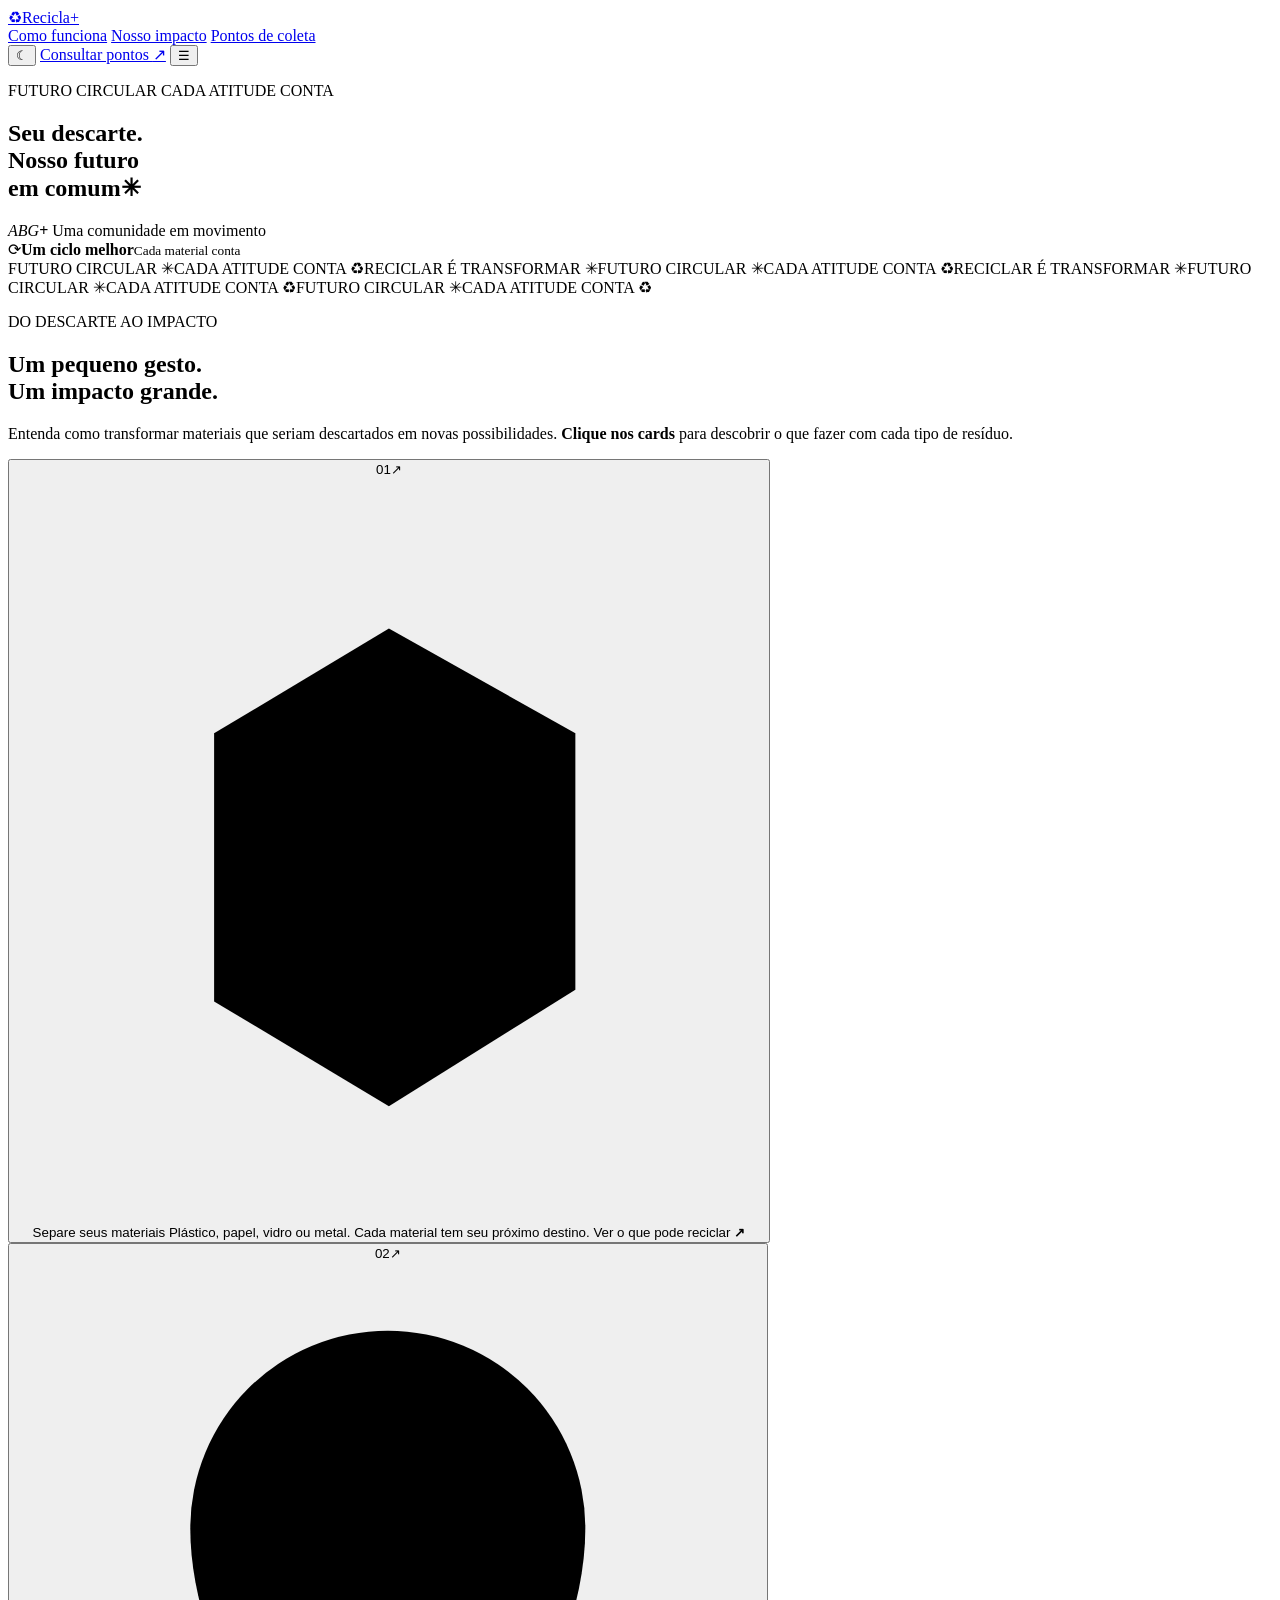
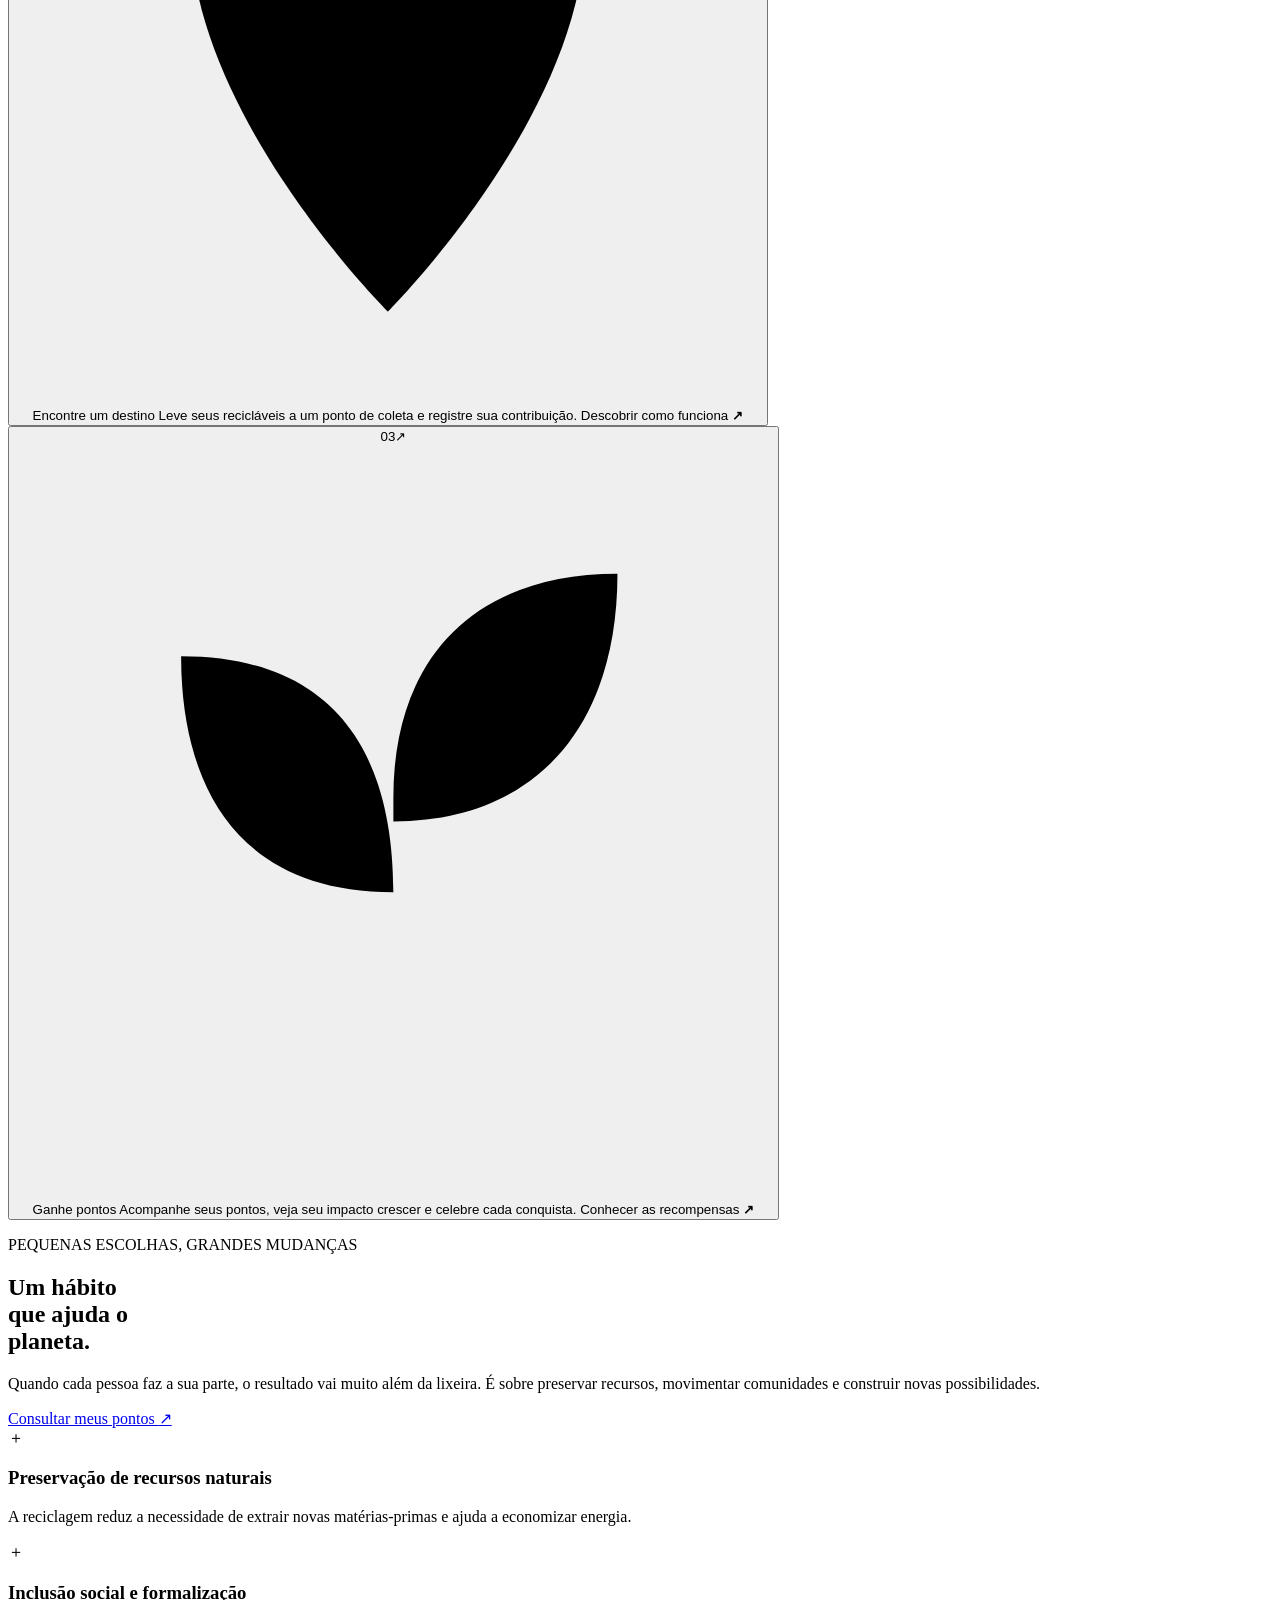
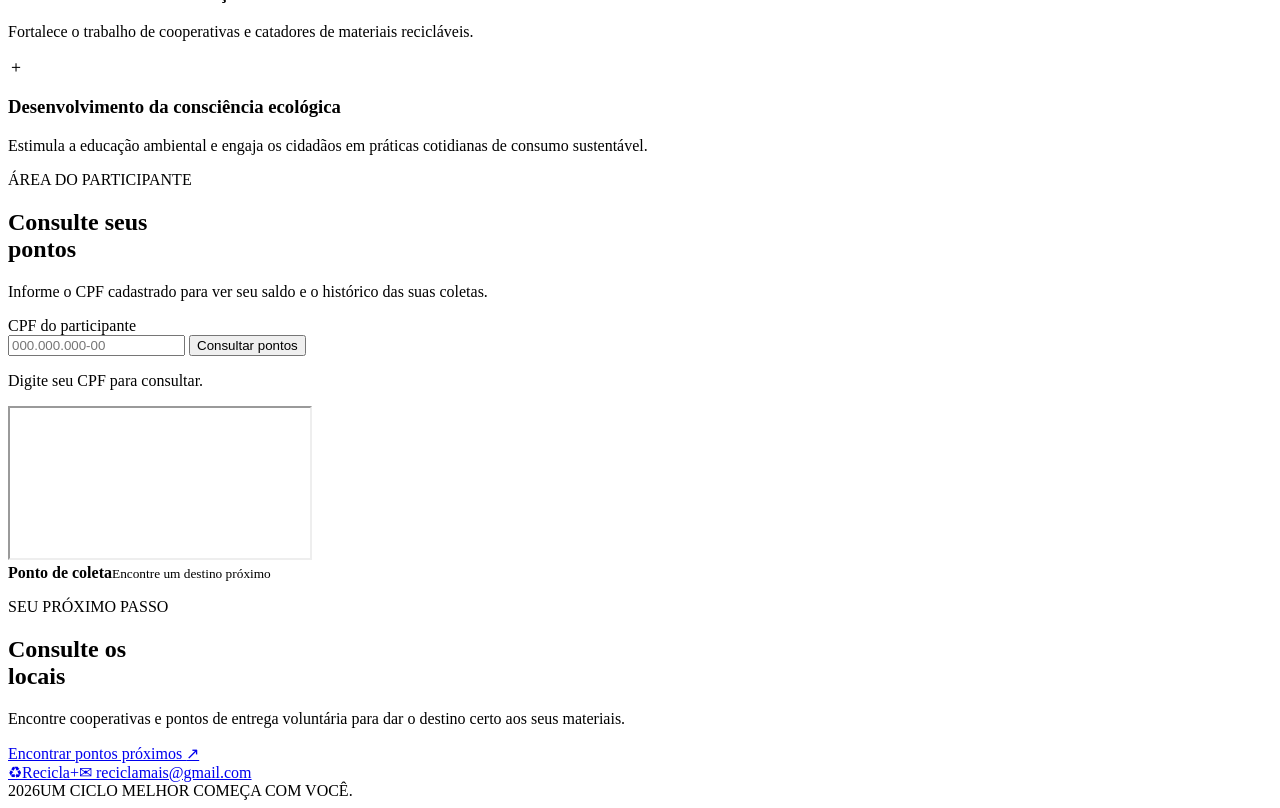
==== src/main/resources/static/index.html @ ea1a959e "Add ReciclaMais participant website" ====
<!DOCTYPE html>
<html lang="pt-BR">
<head>
  <meta charset="UTF-8">
  <meta name="viewport" content="width=device-width, initial-scale=1.0">
  <meta name="theme-color" content="#eef1e8">
  <meta name="description" content="Recicla+ — Seu descarte. Nosso futuro em comum.">
  <title>Recicla+ | Seu descarte, nosso futuro</title>
  <link rel="preconnect" href="https://fonts.googleapis.com">
  <link rel="preconnect" href="https://fonts.gstatic.com" crossorigin>
  <link href="https://fonts.googleapis.com/css2?family=DM+Mono:wght@400;500&family=Space+Grotesk:wght@400;500;600;700&display=swap" rel="stylesheet">
  <link rel="stylesheet" href="/styles.css">
  <script src="/app.js" defer></script>
</head>
<body>
  <header class="site-header">
    <a class="brand" href="#inicio" aria-label="Recicla+ página inicial">
      <span class="brand-mark">♻</span><span>Recicla<span class="brand-plus">+</span></span>
    </a>
    <nav class="main-nav" aria-label="Navegação principal">
      <a href="#como-funciona">Como funciona</a>
      <a href="#impacto">Nosso impacto</a>
      <a href="#locais">Pontos de coleta</a>
    </nav>
    <div class="header-actions">
      <button class="theme-toggle" type="button" aria-label="Ativar modo escuro" title="Alternar tema">
        <span class="theme-icon">☾</span>
      </button>
      <a class="button button-dark header-query" href="#consulta-pontos">Consultar pontos <span>↗</span></a>
      <button class="menu-toggle" type="button" aria-label="Abrir menu" aria-expanded="false">☰</button>
    </div>
  </header>

  <main>
    <section class="hero page-shell" id="inicio">
      <div class="hero-copy">
        <p class="eyebrow"><span class="eyebrow-dot"></span> FUTURO CIRCULAR <span class="eyebrow-line"></span> CADA ATITUDE CONTA</p>
        <h1>Seu descarte.<br>Nosso <span>futuro</span><br>em comum<span class="spark">✳</span></h1>
        <div class="community">
          <span class="avatar-stack"><i>A</i><i>B</i><i>G</i><b>+</b></span>
          <span>Uma comunidade em movimento</span>
        </div>
      </div>
      <div class="hero-art" role="img" aria-label="Ilustração do planeta Terra">
        <div class="orbit orbit-one"></div><div class="orbit orbit-two"></div>
        <div class="planet"><span class="continent continent-one"></span><span class="continent continent-two"></span><span class="continent continent-three"></span></div>
        <div class="planet-grid"></div>
        <div class="floating-note"><span class="note-icon">⟳</span><span><strong>Um ciclo melhor</strong><small>Cada material conta</small></span></div>
      </div>
    </section>

    <div class="ticker" aria-label="Mensagens sobre sustentabilidade">
      <div class="ticker-track">
        <span>FUTURO CIRCULAR ✳</span><span>CADA ATITUDE CONTA ♻</span><span>RECICLAR É TRANSFORMAR ✳</span><span>FUTURO CIRCULAR ✳</span><span>CADA ATITUDE CONTA ♻</span><span>RECICLAR É TRANSFORMAR ✳</span><span>FUTURO CIRCULAR ✳</span><span>CADA ATITUDE CONTA ♻</span><span>FUTURO CIRCULAR ✳</span><span>CADA ATITUDE CONTA ♻</span>
      </div>
    </div>

    <section class="steps-section page-shell" id="como-funciona">
      <div class="section-heading">
        <div><p class="eyebrow">DO DESCARTE AO IMPACTO</p><h2>Um pequeno gesto.<br><span>Um impacto grande.</span></h2></div>
        <p class="section-intro">Entenda como transformar materiais que seriam descartados em novas possibilidades. <strong>Clique nos cards</strong> para descobrir o que fazer com cada tipo de resíduo.</p>
      </div>
      <div class="steps-grid">
        <button class="step-card" type="button" data-modal="materials" aria-haspopup="dialog">
          <span class="card-top"><span>01</span><span class="card-arrow">↗</span></span>
          <span class="step-illustration"><svg viewBox="0 0 64 64" aria-hidden="true"><path d="M17 22 32 13l16 9v22L32 54 17 45Z"/><path d="m17 22 15 9 16-9M32 31v23M24 18l16 9M24 27v9m8-5v9m8-14v9"/></svg></span>
          <span class="step-title">Separe seus materiais</span>
          <span class="step-description">Plástico, papel, vidro ou metal. Cada material tem seu próximo destino.</span>
          <span class="card-hint">Ver o que pode reciclar <b>↗</b></span>
        </button>
        <button class="step-card step-card-featured" type="button" data-modal="destination" aria-haspopup="dialog">
          <span class="card-top"><span>02</span><span class="card-arrow">↗</span></span>
          <span class="step-illustration"><svg viewBox="0 0 64 64" aria-hidden="true"><path d="M32 56s17-17 17-33a17 17 0 1 0-34 0c0 16 17 33 17 33Z"/><circle cx="32" cy="23" r="6"/></svg></span>
          <span class="step-title">Encontre um destino</span>
          <span class="step-description">Leve seus recicláveis a um ponto de coleta e registre sua contribuição.</span>
          <span class="card-hint">Descobrir como funciona <b>↗</b></span>
        </button>
        <button class="step-card" type="button" data-modal="points" aria-haspopup="dialog">
          <span class="card-top"><span>03</span><span class="card-arrow">↗</span></span>
          <span class="step-illustration"><svg viewBox="0 0 64 64" aria-hidden="true"><path d="M32 53V31m0 7C18 38 14 28 14 18c12 0 18 7 18 20Zm0-8c0-12 7-19 19-19 0 13-7 21-19 21"/></svg></span>
          <span class="step-title">Ganhe pontos</span>
          <span class="step-description">Acompanhe seus pontos, veja seu impacto crescer e celebre cada conquista.</span>
          <span class="card-hint">Conhecer as recompensas <b>↗</b></span>
        </button>
      </div>
    </section>

    <section class="impact-section" id="impacto">
      <div class="impact-copy">
        <p class="eyebrow">PEQUENAS ESCOLHAS, GRANDES MUDANÇAS</p>
        <h2><span>Um hábito</span><br>que ajuda o<br>planeta.</h2>
        <p>Quando cada pessoa faz a sua parte, o resultado vai muito além da lixeira. É sobre preservar recursos, movimentar comunidades e construir novas possibilidades.</p>
        <a class="button button-lime" href="#consulta-pontos">Consultar meus pontos <span>↗</span></a>
      </div>
      <div class="impact-list">
        <article><span class="impact-plus">＋</span><div><h3>Preservação de recursos naturais</h3><p>A reciclagem reduz a necessidade de extrair novas matérias-primas e ajuda a economizar energia.</p></div></article>
        <article><span class="impact-plus">＋</span><div><h3>Inclusão social e formalização</h3><p>Fortalece o trabalho de cooperativas e catadores de materiais recicláveis.</p></div></article>
        <article><span class="impact-plus">＋</span><div><h3>Desenvolvimento da consciência ecológica</h3><p>Estimula a educação ambiental e engaja os cidadãos em práticas cotidianas de consumo sustentável.</p></div></article>
      </div>
    </section>

    <section class="points-query-section page-shell" id="consulta-pontos" aria-labelledby="points-title">
      <div class="points-query-copy">
        <p class="eyebrow">ÁREA DO PARTICIPANTE</p>
        <h2 id="points-title">Consulte seus<br><span>pontos</span></h2>
        <p>Informe o CPF cadastrado para ver seu saldo e o histórico das suas coletas.</p>
        <form id="lookup-form" class="points-query-form" novalidate>
          <label for="cpf">CPF do participante</label>
          <div class="lookup-row">
            <input id="cpf" name="cpf" type="text" inputmode="numeric" autocomplete="off"
                   placeholder="000.000.000-00" maxlength="14" aria-describedby="status-message" required>
            <button class="button button-lime" id="lookup-button" type="submit">Consultar pontos</button>
          </div>
          <p class="field-note" id="status-message" role="status" aria-live="polite">Digite seu CPF para consultar.</p>
        </form>
      </div>

      <section class="participant-panel" id="participant-panel" aria-labelledby="participant-title" hidden>
        <div class="participant-details">
          <span class="eyebrow">PARTICIPANTE</span>
          <h3 id="participant-title"><span id="participant-name"></span></h3>
          <p>CPF <span id="participant-cpf"></span></p>
        </div>
        <div class="balance-card">
          <span>Saldo de pontos</span>
          <strong id="participant-balance">0</strong>
        </div>
      </section>

      <section class="history-panel" id="history-panel" aria-labelledby="history-title" hidden>
        <div class="history-heading">
          <div><p class="eyebrow">ATIVIDADE</p><h3 id="history-title">Histórico de coletas</h3></div>
          <span class="history-count" id="history-count">Consulte um participante</span>
        </div>
        <div class="history-table-wrap">
          <table>
            <thead><tr><th>Data e hora</th><th>Material</th><th>Peso (kg)</th><th>Pontos</th></tr></thead>
            <tbody id="history-body">
              <tr class="empty-row"><td colspan="4">O histórico aparecerá depois da consulta.</td></tr>
            </tbody>
          </table>
        </div>
      </section>
    </section>

    <section class="locations-section page-shell" id="locais">
      <div class="map-visual">
        <iframe title="Mapa da Cooperativa de Reciclagem Coopcamate" src="https://www.google.com/maps/embed?pb=!1m18!1m12!1m3!1d3458.7175108303345!2d-51.229480699999996!3d-29.901239299999997!2m3!1f0!2f0!3f0!3m2!1i1024!2i768!4f13.1!3m3!1m2!1s0x951964e6576dc797%3A0xa9ad834fd85c946a!2sCooperativa%20de%20Reciclagem%20Coopcamate!5e0!3m2!1spt-BR!2sbr!4v1793816773271!5m2!1spt-BR!2sbr" loading="lazy" referrerpolicy="strict-origin-when-cross-origin"></iframe>
        <div class="map-label"><strong>Ponto de coleta</strong><small>Encontre um destino próximo</small></div>
      </div>
      <div class="locations-copy"><p class="eyebrow">SEU PRÓXIMO PASSO</p><h2>Consulte os<br><span>locais</span></h2><p>Encontre cooperativas e pontos de entrega voluntária para dar o destino certo aos seus materiais.</p><a class="button button-dark" href="https://www.google.com/maps/search/pontos+de+coleta+reciclagem+perto+de+mim/" target="_blank" rel="noopener">Encontrar pontos próximos <span>↗</span></a></div>
    </section>
  </main>

  <footer class="site-footer">
    <div class="footer-top"><a class="brand" href="#inicio"><span class="brand-mark">♻</span><span>Recicla<span class="brand-plus">+</span></span></a><a class="footer-email" href="mailto:reciclamais@gmail.com">✉ <span>reciclamais@gmail.com</span></a></div>
    <div class="footer-bottom"><span>2026</span><span>UM CICLO MELHOR COMEÇA COM VOCÊ.</span></div>
  </footer>

  <div class="modal-backdrop" id="modal-backdrop" hidden>
    <section class="info-modal" role="dialog" aria-modal="true" aria-labelledby="modal-title">
      <button class="modal-close" type="button" aria-label="Fechar janela">×</button>
      <p class="eyebrow" id="modal-kicker">GUIA DE RECICLAGEM</p>
      <h2 id="modal-title">O que pode ser reciclado?</h2>
      <div id="modal-content"></div>
      <p class="modal-footnote">A aceitação pode variar conforme a estrutura do ponto de coleta da sua região. Em caso de dúvida, confirme com a cooperativa responsável.</p>
    </section>
  </div>
</body>
</html>
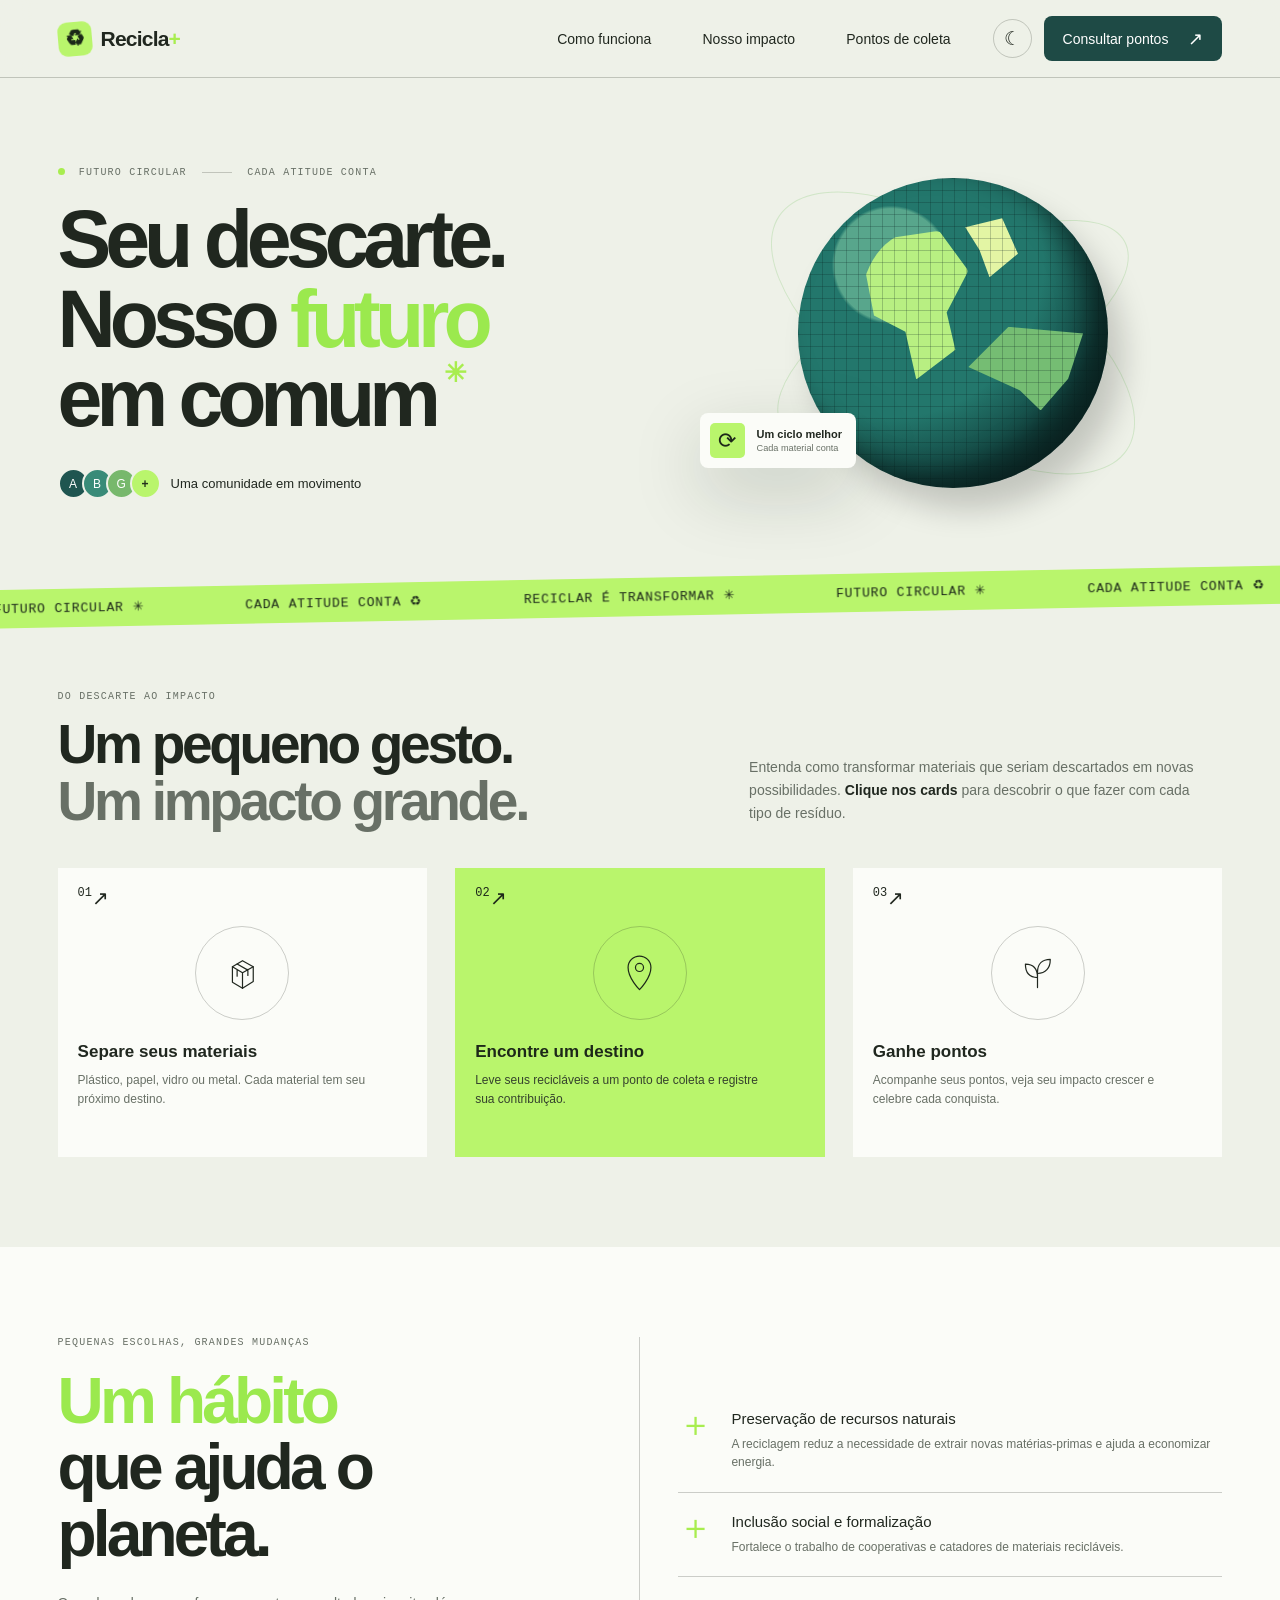
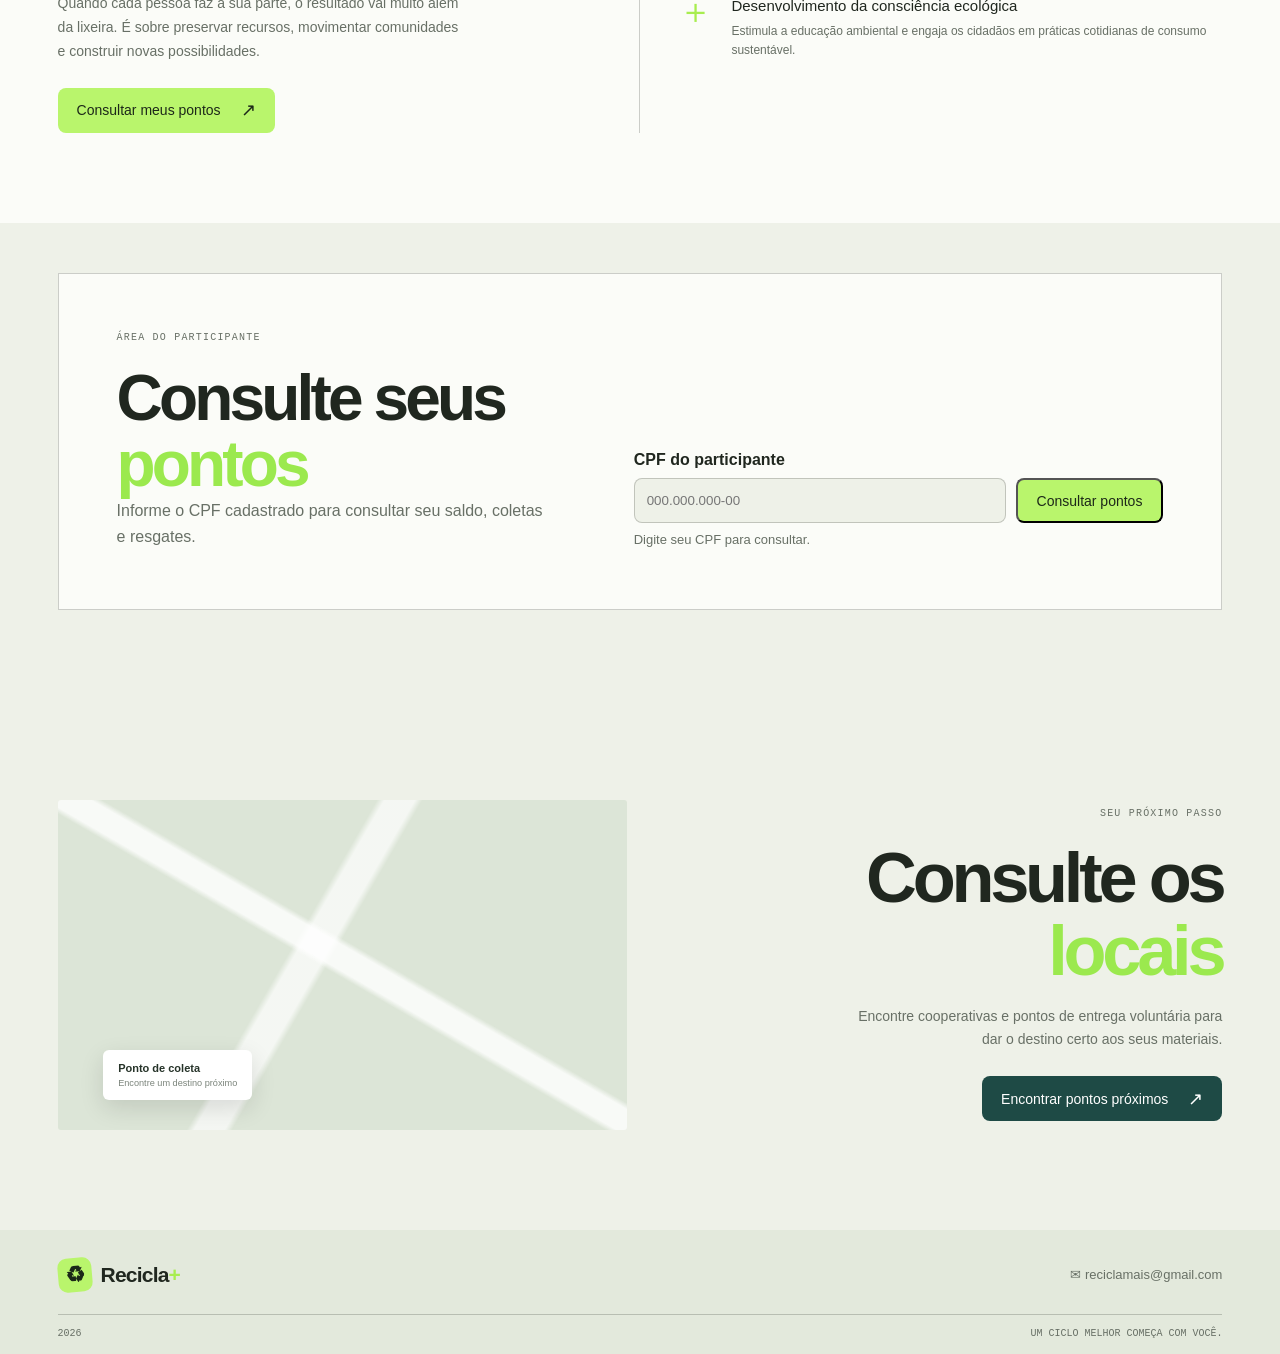
==== commit 1e220823: "Add points redemption flow and web history" ====
--- a/src/main/resources/static/index.html
+++ b/src/main/resources/static/index.html
@@ -9,8 +9,8 @@
   <link rel="preconnect" href="https://fonts.googleapis.com">
   <link rel="preconnect" href="https://fonts.gstatic.com" crossorigin>
   <link href="https://fonts.googleapis.com/css2?family=DM+Mono:wght@400;500&family=Space+Grotesk:wght@400;500;600;700&display=swap" rel="stylesheet">
-  <link rel="stylesheet" href="/styles.css">
-  <script src="/app.js" defer></script>
+  <link rel="stylesheet" href="styles.css?v=20261112-resgates">
+  <script src="app.js?v=20261112-resgates" defer></script>
 </head>
 <body>
   <header class="site-header">
@@ -103,7 +103,7 @@
       <div class="points-query-copy">
         <p class="eyebrow">ÁREA DO PARTICIPANTE</p>
         <h2 id="points-title">Consulte seus<br><span>pontos</span></h2>
-        <p>Informe o CPF cadastrado para ver seu saldo e o histórico das suas coletas.</p>
+        <p>Informe o CPF cadastrado para consultar seu saldo, coletas e resgates.</p>
         <form id="lookup-form" class="points-query-form" novalidate>
           <label for="cpf">CPF do participante</label>
           <div class="lookup-row">
@@ -141,6 +141,21 @@
           </table>
         </div>
       </section>
+
+      <section class="history-panel" id="redemption-panel" aria-labelledby="redemption-title" hidden>
+        <div class="history-heading">
+          <div><p class="eyebrow">ATIVIDADE</p><h3 id="redemption-title">Histórico de resgates</h3></div>
+          <span class="history-count" id="redemption-count">Consulte um participante</span>
+        </div>
+        <div class="history-table-wrap">
+          <table>
+            <thead><tr><th>Data e hora</th><th>Recompensa</th><th>Código do comprovante</th><th>Pontos usados</th></tr></thead>
+            <tbody id="redemption-body">
+              <tr class="empty-row"><td colspan="4">O histórico de resgates aparecerá depois da consulta.</td></tr>
+            </tbody>
+          </table>
+        </div>
+      </section>
     </section>
 
     <section class="locations-section page-shell" id="locais">
--- a/src/main/resources/static/styles.css
+++ b/src/main/resources/static/styles.css
@@ -0,0 +1,479 @@
+:root {
+  color-scheme: light;
+  --bg: #eef1e8;
+  --surface: #fbfcf8;
+  --surface-2: #e3e9dc;
+  --text: #20271f;
+  --muted: #687066;
+  --line: rgba(32, 39, 31, .22);
+  --lime: #b9f56c;
+  --lime-strong: #a8ed4f;
+  --green: #1e4a45;
+  --shadow: 0 24px 70px rgba(16, 32, 23, .18);
+  --font: "Space Grotesk", sans-serif;
+  --mono: "DM Mono", monospace;
+}
+:root[data-theme="dark"] {
+  color-scheme: dark;
+  --bg: #171d19;
+  --surface: #222b24;
+  --surface-2: #2c382e;
+  --text: #edf2e8;
+  --muted: #a6b0a2;
+  --line: rgba(230, 240, 225, .2);
+  --lime: #b9f56c;
+  --lime-strong: #c7ff7d;
+  --green: #173d38;
+  --shadow: 0 24px 70px rgba(0, 0, 0, .4);
+}
+
+* { box-sizing: border-box; }
+html { scroll-behavior: smooth; scroll-padding-top: 90px; }
+
+body { 
+  margin: 0;
+  background: var(--bg);
+  color: var(--text);
+  font-family: var(--font); 
+  transition: background .25s, color .25s; 
+}
+
+a { color: inherit; text-decoration: none; }
+button { font: inherit; }
+.page-shell { width: min(1180px, calc(100% - 9vw)); margin-inline: auto; }
+.site-header { height: 78px; padding: 0 4.5vw; display: flex; align-items: center; justify-content: space-between; border-bottom: 1px solid var(--line); position: sticky; top: 0; z-index: 20; background: color-mix(in srgb, var(--bg) 92%, transparent); backdrop-filter: blur(16px); }
+.brand { display: inline-flex; align-items: center; gap: 9px; font-size: 21px; font-weight: 700; letter-spacing: -.8px; white-space: nowrap; }
+.brand-mark { display: grid; place-items: center; width: 34px; height: 34px; border-radius: 9px; background: var(--lime); color: #1b2818; font-size: 22px; transform: rotate(-5deg); }
+.brand-plus { color: var(--lime-strong); }
+.main-nav { display: flex; gap: clamp(22px, 4vw, 58px); margin-left: auto; margin-right: 42px; font-size: 14px; }
+.main-nav a { transition: color .2s; }
+.main-nav a:hover { color: #78b936; }
+.header-actions { display: flex; align-items: center; gap: 12px; }
+.header-query { white-space: nowrap; }
+.theme-toggle, .menu-toggle { width: 39px; height: 39px; border: 1px solid var(--line); border-radius: 50%; color: var(--text); background: transparent; cursor: pointer; font-size: 19px; }
+.button { display: inline-flex; justify-content: center; align-items: center; gap: 20px; min-height: 45px; padding: 0 19px; border-radius: 8px; font-size: 14px; font-weight: 500; transition: transform .2s, background .2s; }
+.button:hover { transform: translateY(-2px); }
+.button-dark { background: var(--green); color: #fff; }
+.button-lime { background: var(--lime); color: #1d2819; }
+.button span { font-size: 18px; }
+.menu-toggle { display: none; }
+.hero { min-height: 500px; display: grid; grid-template-columns: 1.05fr .95fr; align-items: center; gap: 30px; padding-block: 70px 60px; }
+.hero-copy { position: relative; z-index: 1; }
+.eyebrow { font: 10px var(--mono); letter-spacing: .12em; color: var(--muted); margin: 0 0 22px; }
+.eyebrow-dot { display: inline-block; width: 7px; height: 7px; border-radius: 50%; background: var(--lime-strong); margin-right: 7px; }
+.eyebrow-line { display: inline-block; width: 30px; height: 1px; background: var(--line); vertical-align: middle; margin: 0 8px; }
+
+.hero h1 { 
+  font-size: clamp(52px, 6.3vw, 86px);
+  line-height: .99;
+  letter-spacing: -.075em;
+  margin: 0;
+  font-weight: 700; 
+}
+
+.hero h1 > span:first-of-type { color: #9be94e; }
+
+.spark { color: var(--lime-strong); font-size: .34em; vertical-align: top; margin-left: 9px; }
+.community { display: flex; align-items: center; gap: 17px; margin-top: 29px; font-size: 13px; }
+.avatar-stack { display: flex; align-items: center; }
+.avatar-stack i, .avatar-stack b { width: 31px; height: 31px; border-radius: 50%; display: grid; place-items: center; color: #fff; font-style: normal; font-size: 12px; border: 2px solid var(--bg); margin-right: -7px; background: #1f5550; }
+.avatar-stack i:nth-child(2) { background: #398b78; }.avatar-stack i:nth-child(3) { background: #77b86c; }.avatar-stack b { background: var(--lime); color: #24311d; }
+.hero-art { height: 370px; position: relative; display: grid; place-items: center;}
+.planet { width: min(310px, 70%); aspect-ratio: 1; border-radius: 50%; position: relative; overflow: hidden; background: radial-gradient(circle at 30% 28%, #58a68c 0 18%, #23776c 19% 49%, #12433f 70%, #0d292a 100%); box-shadow: inset -20px -14px 28px rgba(0,0,0,.45), 15px 22px 30px rgba(0,0,0,.18); }
+.planet-grid { position: absolute; width: min(310px, 70%); aspect-ratio: 1; border-radius: 50%; background-image: linear-gradient(rgba(8, 30, 28, .22) 1px, transparent 1px), linear-gradient(90deg, rgba(8, 30, 28, .22) 1px, transparent 1px); background-size: 12px 12px; pointer-events: none; }
+.continent { position: absolute; display: block; background: #b8ef82; filter: drop-shadow(0 4px 2px rgba(0,0,0,.12)); }
+.continent-one { width: 35%; height: 48%; left: 20%; top: 17%; border-radius: 53% 32% 48% 25%; clip-path: polygon(0 8%, 73% 0, 100% 27%, 80% 55%, 88% 80%, 52% 100%, 42% 68%, 13% 57%); }
+.continent-two { width: 37%; height: 27%; right: 8%; top: 48%; background: #75bd73; clip-path: polygon(0 48%, 35% 0, 100% 8%, 87% 62%, 63% 100%, 45% 76%); }
+.continent-three { width: 17%; height: 19%; right: 29%; top: 13%; background: #e3f5a4; clip-path: polygon(0 15%, 70% 0, 100% 60%, 46% 100%, 27% 54%); }
+.orbit { position: absolute; border: 1px solid rgba(139, 201, 122, .3); width: 390px; height: 150px; border-radius: 50%; transform: rotate(-28deg); }
+.orbit-two { transform: rotate(34deg); width: 420px; height: 190px; }
+.floating-note { position: absolute; left: 3%; bottom: 50px; display: flex; align-items: center; gap: 12px; padding: 10px 14px 10px 10px; border-radius: 8px; background: var(--surface); box-shadow: var(--shadow); font-size: 11px; }
+.note-icon { display: grid; place-items: center; width: 35px; height: 35px; background: var(--lime); border-radius: 5px; font-size: 22px; color: #1d2819; }
+.floating-note strong, .floating-note small { display: block; }.floating-note small { color: var(--muted); margin-top: 3px; }
+
+.ticker {
+   overflow: hidden;
+   background: var(--lime);
+   color: #1c2819;
+   transform: rotate(-1.1deg) scale(1.01);
+   padding: 11px 0;
+   margin: 0 0 20px;
+   width: 100%;
+}
+
+.ticker-track {
+  display: flex;
+  gap: 100px;
+  width: max-content;
+  font: 13px var(--mono);
+  letter-spacing: .06em;
+  animation: ticker 32s linear infinite;
+  will-change: transform;
+}
+
+@keyframes ticker { 
+  0% {
+    transform: translate3d(0, 0, 0);
+  }
+  100% { 
+    transform: translate3d(-50%, 0, 0); 
+  } 
+}
+
+.steps-section { padding-block: 55px 90px; }
+.section-heading { display: flex; justify-content: space-between; align-items: end; gap: 50px; margin-bottom: 38px; }
+.section-heading .eyebrow { margin-bottom: 14px; }
+h2 { font-size: clamp(35px, 4.3vw, 56px); line-height: 1.04; letter-spacing: -.06em; margin: 0; }
+.section-heading h2 span { color: var(--muted); }
+
+.section-intro { 
+  max-width: 450px;
+  color: var(--muted);
+  font-size: 14px;
+  line-height: 1.65;
+  margin: 0 2% 5px 0; 
+}
+
+.section-intro strong { color: var(--text); }
+.steps-grid { display: grid; grid-template-columns: repeat(3, 1fr); gap: 28px; }
+.step-card { position: relative; min-height: 285px; padding: 18px 20px 20px; border: 0; background: var(--surface); color: var(--text); text-align: left; cursor: pointer; display: flex; flex-direction: column; transition: transform .25s, box-shadow .25s, background .25s; }
+.step-card:hover, .step-card:focus-visible { transform: translateY(-7px); box-shadow: var(--shadow); outline: none; }
+.step-card-featured { background: var(--lime); color: #1d2819; }
+.card-top { display: flex; justify-content: space-between; font: 12px var(--mono); }
+.card-arrow { font-size: 20px; }
+.step-illustration { align-self: center; display: grid; place-items: center; width: 94px; height: 94px; border: 1px solid var(--line); border-radius: 50%; margin: 15px 0 22px; }
+.step-illustration svg { width: 43px; height: 43px; fill: none; stroke: currentColor; stroke-width: 1.8; stroke-linecap: round; stroke-linejoin: round; }
+.step-title { font-size: 17px; font-weight: 700; margin-bottom: 9px; }
+.step-description { font-size: 12px; line-height: 1.55; color: var(--muted); max-width: 300px; }
+.step-card-featured .step-description { color: #35422d; }
+.card-hint { display: flex; justify-content: space-between; align-items: center; margin-top: auto; padding-top: 16px; font: 10px var(--mono); opacity: 0; transform: translateY(5px); transition: .2s; }
+.step-card:hover .card-hint, .step-card:focus-visible .card-hint { opacity: .8; transform: translateY(0); }
+.impact-section { background: var(--surface); padding: 90px max(4.5vw, calc((100vw - 1180px)/2)); display: grid; grid-template-columns: .9fr 1.1fr; gap: 9%; }
+.impact-copy { max-width: 410px; }
+.impact-copy .eyebrow { margin-bottom: 20px; }
+.impact-copy h2 { font-size: clamp(43px, 5vw, 66px); margin-bottom: 25px; }
+.impact-copy h2 span { color: #9be94e; }
+.impact-copy > p:not(.eyebrow) { color: var(--muted); font-size: 14px; line-height: 1.7; margin-bottom: 24px; }
+.impact-list { border-left: 1px solid var(--line); padding-left: 38px; display: flex; flex-direction: column; justify-content: center; }
+.impact-list article { display: flex; gap: 18px; padding: 20px 0; border-bottom: 1px solid var(--line); }
+.impact-list article:last-child { border-bottom: 0; }
+.impact-plus { color: var(--lime-strong); font-size: 35px; line-height: .8; }
+.impact-list h3 { font-size: 15px; font-weight: 500; margin: 0 0 8px; }.impact-list p { color: var(--muted); font-size: 12px; line-height: 1.55; margin: 0; max-width: 520px; }
+.locations-section { padding-block: 100px; display: grid; grid-template-columns: 1fr .8fr; align-items: center; gap: 12%; }
+
+.map-visual {
+   min-height: 330px;
+   position: relative;
+   overflow: hidden;
+   background: #dce5d7;
+   border-radius: 3px;
+   background-image: linear-gradient(30deg, transparent 48%, rgba(255,255,255,.8) 49%, rgba(255,255,255,.8) 53%, transparent 54%), linear-gradient(120deg, transparent 42%, rgba(255,255,255,.7) 43%, rgba(255,255,255,.7) 47%, transparent 48%);
+   }
+
+
+.map-label {
+  position: absolute;
+  left: 8%;
+  bottom: 9%;
+  padding: 12px 15px;
+  border-radius: 6px;
+  background: white;
+  color: #263329;
+  box-shadow: 0 8px 25px rgba(0,0,0,.12);
+  font-size: 11px; 
+}
+
+.map-label strong, .map-label small { display: block; }
+
+.map-label small {
+  color: #7b847b;
+  margin-top: 4px; 
+}
+
+.locations-copy { text-align: right; }
+
+.locations-copy h2 {
+  font-size: clamp(48px, 5.5vw, 72px);
+  margin-bottom: 18px; 
+}
+
+.locations-copy h2 span { color: #9be94e; }
+
+.locations-copy > p:not(.eyebrow) { 
+  color: var(--muted);
+  font-size: 14px;
+  line-height: 1.65;
+  margin: 0 0 25px auto;
+  max-width: 370px; 
+}
+
+.points-query-section {
+  display: grid;
+  gap: 28px;
+  padding: clamp(26px, 5vw, 58px);
+  margin-block: 50px 90px;
+  border: 1px solid var(--line);
+  background: var(--surface);
+}
+.points-query-copy {
+  display: grid;
+  grid-template-columns: minmax(0, .9fr) minmax(320px, 1.1fr);
+  align-items: end;
+  column-gap: 8%;
+}
+.points-query-copy > .eyebrow,
+.points-query-copy > h2,
+.points-query-copy > p:not(.eyebrow) { grid-column: 1; }
+.points-query-copy h2 { font-size: clamp(42px, 5vw, 64px); }
+.points-query-copy h2 span { color: #9be94e; }
+.points-query-copy > p:not(.eyebrow) { max-width: 440px; margin: 0; color: var(--muted); line-height: 1.65; }
+.points-query-form { grid-column: 2; grid-row: 1 / span 3; }
+.points-query-form label { display: block; margin-bottom: 9px; font-weight: 600; }
+.lookup-row { display: flex; gap: 10px; }
+.lookup-row input { min-width: 0; flex: 1; border: 1px solid var(--line); border-radius: 8px; padding: 10px 12px; background: var(--bg); color: var(--text); }
+.lookup-row input:focus-visible { outline: 3px solid color-mix(in srgb, var(--lime-strong) 45%, transparent); outline-offset: 1px; }
+.lookup-row .button { flex: 0 0 auto; }
+.field-note { min-height: 1.4em; margin: 9px 0 0; color: var(--muted); font-size: 13px; }
+.field-note.success { color: var(--lime-strong); }
+.field-note.error { color: #cf655b; }
+.participant-panel, .history-panel { border: 1px solid var(--line); background: var(--bg); }
+.participant-panel[hidden], .history-panel[hidden] { display: none; }
+.participant-panel { display: flex; justify-content: space-between; align-items: center; gap: 20px; padding: 22px 25px; }
+.participant-details .eyebrow { margin-bottom: 8px; }
+.participant-details h3 { margin: 0 0 5px; font-size: 19px; }
+.participant-details p { margin: 0; color: var(--muted); font-size: 13px; }
+.balance-card { min-width: 150px; text-align: right; }
+.balance-card span { display: block; color: var(--muted); font-size: 13px; }
+.balance-card strong { display: block; margin-top: 4px; color: var(--lime-strong); font-size: 30px; }
+.history-panel { padding: 22px 25px; }
+.history-heading { display: flex; align-items: end; justify-content: space-between; gap: 16px; margin-bottom: 16px; }
+.history-heading .eyebrow { margin-bottom: 7px; }
+.history-heading h3 { margin: 0; font-size: 21px; }
+.history-count { color: var(--muted); font-size: 13px; }
+.history-table-wrap { overflow-x: auto; border: 1px solid var(--line); }
+.history-table-wrap table { width: 100%; border-collapse: collapse; text-align: left; }
+.history-table-wrap th, .history-table-wrap td { padding: 12px 14px; border-bottom: 1px solid var(--line); white-space: nowrap; }
+.history-table-wrap th { background: var(--surface-2); color: var(--muted); font: 11px var(--mono); }
+.history-table-wrap td { font-size: 13px; }
+.history-table-wrap tbody tr:last-child td { border-bottom: 0; }
+.history-table-wrap .empty-row td { padding: 22px 14px; color: var(--muted); text-align: center; white-space: normal; }
+.history-table-wrap .points-cell { color: var(--lime-strong); font-weight: 700; }
+
+.site-footer { background: var(--surface-2); padding: 28px 4.5vw 18px; }.footer-top, .footer-bottom { display: flex; align-items: center; justify-content: space-between; }.footer-email { color: var(--muted); font-size: 13px; }.footer-bottom { border-top: 1px solid var(--line); margin-top: 22px; padding-top: 13px; color: var(--muted); font: 10px var(--mono); }
+.modal-backdrop { position: fixed; inset: 0; z-index: 50; display: grid; place-items: center; padding: 20px; background: rgba(8, 16, 11, .58); backdrop-filter: blur(7px); }.modal-backdrop[hidden] { display: none; }
+
+.info-modal { 
+  width: min(750px, 100%);
+  max-height: min(94vh, 860px);
+  overflow-y: auto;
+  position: relative;
+  padding: clamp(25px, 5vw, 44px);
+  background: var(--bg);
+  color: var(--text);
+  border: 1px solid var(--line);
+  border-radius: 0px;
+  box-shadow: var(--shadow);
+  animation: modal-in .22s ease-out; 
+}
+
+@keyframes modal-in { from { opacity: 0; transform: translateY(12px) scale(.98); } to { opacity: 1; transform: none; } }
+.modal-close { 
+  position: absolute;
+  right: 20px;
+  top: 16px;
+  width: 36px;
+  height: 36px;
+  border: 1px solid var(--line);
+  border-radius: 50%;
+  background: transparent;
+  color: var(--text);
+  font-size: 25px;
+  cursor: pointer;
+}
+
+.info-modal .eyebrow { margin-bottom: 12px; }
+.info-modal h2 { font-size: clamp(30px, 4vw, 43px); max-width: 520px; margin-bottom: 25px; }
+
+.modal-columns {
+  display: grid;
+  grid-template-columns: 1fr 1fr;
+  gap: 14px; }
+  
+.modal-group { 
+  background: var(--surface);
+  border: 1px solid var(--line);
+  padding: 17px;
+  border-radius: 8px; 
+}
+
+.modal-group h3 { 
+  margin: 0 0 12px;
+  font-size: 15px;
+  display: flex;
+  gap: 8px;
+  align-items: center;
+}
+
+.modal-group ul { padding-left: 18px; margin: 0; color: var(--muted); font-size: 14px; line-height: 1.8; }
+.can h3 span { color: #77bd3e; }
+.cannot h3 span { color: #e47c66; }
+
+.modal-single { 
+  background: var(--surface);
+  border: 1px solid var(--line);
+  padding: 18px;
+  border-radius: 8px;
+  color: var(--muted);
+  font-size: 14px; line-height: 1.7; }
+  
+  .modal-single strong { color: var(--text); }
+  .modal-footnote { 
+    border-top: 1px solid var(--line);
+    margin: 22px 0 0;
+    padding-top: 14px;
+    color: var(--muted);
+    font-size: 11px;
+    line-height: 1.6; 
+}
+
+  @media (max-width: 850px) {
+  .site-header { padding-inline: 5vw; }.main-nav { gap: 18px; margin-right: 20px; }.main-nav a { font-size: 12px; }
+  .hero { grid-template-columns: 1fr .8fr; min-height: 430px; }
+  
+  .hero h1 { font-size: clamp(47px, 7vw, 65px); }
+  .hero-art { height: 300px; }
+
+  .section-heading { 
+    align-items: start;
+    flex-direction: column;
+    gap: 18px; 
+  }
+  
+  .section-intro { 
+    max-width: 560px;
+    font-size: 15px;
+  }
+  
+  .steps-grid { gap: 14px; }
+  .step-card { padding: 15px; min-height: 285px; }
+
+  .impact-section { gap: 5%; }
+  .locations-section { gap: 7%; }
+}
+@media (max-width: 620px) {
+  .site-header { height: 68px; }
+  .brand { font-size: 19px; }
+  .header-query { min-height: 38px; padding-inline: 13px; font-size: 12px; }
+  .theme-toggle { width: 36px; height: 36px; }
+  .menu-toggle { display: block; }
+  .main-nav { 
+    display: none;
+    position: absolute;
+    top: 67px;
+    left: 0;
+    right: 0;
+    padding: 18px 6vw 22px;
+    background: var(--bg);
+    border-bottom: 1px solid var(--line);
+    flex-direction: column;
+    gap: 18px;
+    margin: 0; 
+  }
+
+  .main-nav.open { display: flex; }.main-nav a { font-size: 14px; }
+  .hero { 
+    display: flex;
+    flex-direction: column;
+    align-items: stretch;
+    padding-block: 55px 35px;
+    gap: 0; 
+  }
+  
+  .hero h1 { font-size: clamp(52px, 13vw, 74px); }
+  .hero-art { height: 290px; margin-top: 10px; }
+  .planet, .planet-grid { width: 245px; }
+  .orbit { width: 310px; }
+  .floating-note { left: 0; bottom: 20px; }
+  .caption-top { top: 8px; }
+  .caption-bottom { bottom: 0; }
+  
+  .ticker { margin-bottom: 0; }
+
+  .steps-section { padding: 20px 0; }
+
+  .section-heading { margin-bottom: 25px; }
+
+  .steps-grid { grid-template-columns: 1fr; gap: 13px; }
+  .step-card { min-height: 250px; }
+  .step-illustration { margin: 12px 0 15px; width: 80px; height: 80px; }
+  
+  .card-hint { opacity: .75; transform: none; }
+
+  .impact-section { 
+    padding: 65px 6vw;
+    grid-template-columns: 1fr;
+    gap: 35px; 
+  }
+  .impact-copy h2 { font-size: 54px; }
+  .impact-list { padding-left: 20px; }
+  .impact-list article { padding-block: 16px; }
+
+  .locations-section { padding-block: 65px; grid-template-columns: 1fr; gap: 30px; }
+  .map-visual { min-height: 260px; }
+  .locations-copy { text-align: left; }
+  .locations-copy h2 { font-size: 58px; }
+  .locations-copy > p:not(.eyebrow) { margin-left: 0; }
+  .footer-bottom span:last-child { display: none; }.footer-email { font-size: 11px; }.footer-email span { display: none; }
+  .modal-columns { grid-template-columns: 1fr; }
+
+  .info-modal { padding: 28px 21px; }
+  .info-modal h2 { padding-right: 20px; }
+  .points-query-section { gap: 20px; padding: 24px 18px; margin-block: 35px 60px; }
+  .points-query-copy { grid-template-columns: 1fr; row-gap: 12px; }
+  .points-query-copy > .eyebrow,
+  .points-query-copy > h2,
+  .points-query-copy > p:not(.eyebrow),
+  .points-query-form { grid-column: 1; grid-row: auto; }
+  .points-query-copy h2 { margin-bottom: 0; }
+  .points-query-form { margin-top: 8px; }
+  .lookup-row { flex-direction: column; }
+  .lookup-row .button { width: 100%; }
+  .participant-panel { align-items: start; flex-direction: column; padding: 19px; }
+  .balance-card { text-align: left; }
+  .history-panel { padding: 18px 14px; }
+  .history-heading { align-items: start; flex-direction: column; }
+}
+
+@media (max-width: 400px) {
+  .brand { gap: 5px; font-size: 16px; }
+  .brand-mark { width: 30px; height: 30px; font-size: 19px; }
+  .header-actions { gap: 7px; }
+  .theme-toggle { display: none; }
+  .header-query { gap: 6px; min-height: 35px; padding-inline: 8px; font-size: 11px; }
+}
+
+@media (max-width: 850px) {
+  .map-visual iframe { width: 100%; }
+  .points-query-copy { grid-template-columns: minmax(0, 1fr) minmax(280px, 1fr); column-gap: 5%; }
+  .points-query-copy > .eyebrow,
+  .points-query-copy > h2,
+  .points-query-copy > p:not(.eyebrow) { grid-column: 1; }
+  .points-query-form { grid-column: 2; grid-row: 1 / span 3; }
+}
+
+.map-visual iframe { position: absolute; inset: 0; width: 100%; height: 100%; border: 0; }
+
+@media (max-width: 620px) {
+  .points-query-copy { grid-template-columns: 1fr; }
+  .points-query-copy > .eyebrow,
+  .points-query-copy > h2,
+  .points-query-copy > p:not(.eyebrow),
+  .points-query-form { grid-column: 1; grid-row: auto; }
+}
+
+@media (prefers-reduced-motion: reduce) {
+  html { scroll-behavior: auto; }
+  *, *::before, *::after { animation-duration: .01ms !important; animation-iteration-count: 1 !important; transition-duration: .01ms !important; }
+}
+.redemption-code { color: var(--muted); font-family: var(--mono); font-size: 12px !important; }
+.redemption-points { color: #cf655b; font-weight: 700; }
